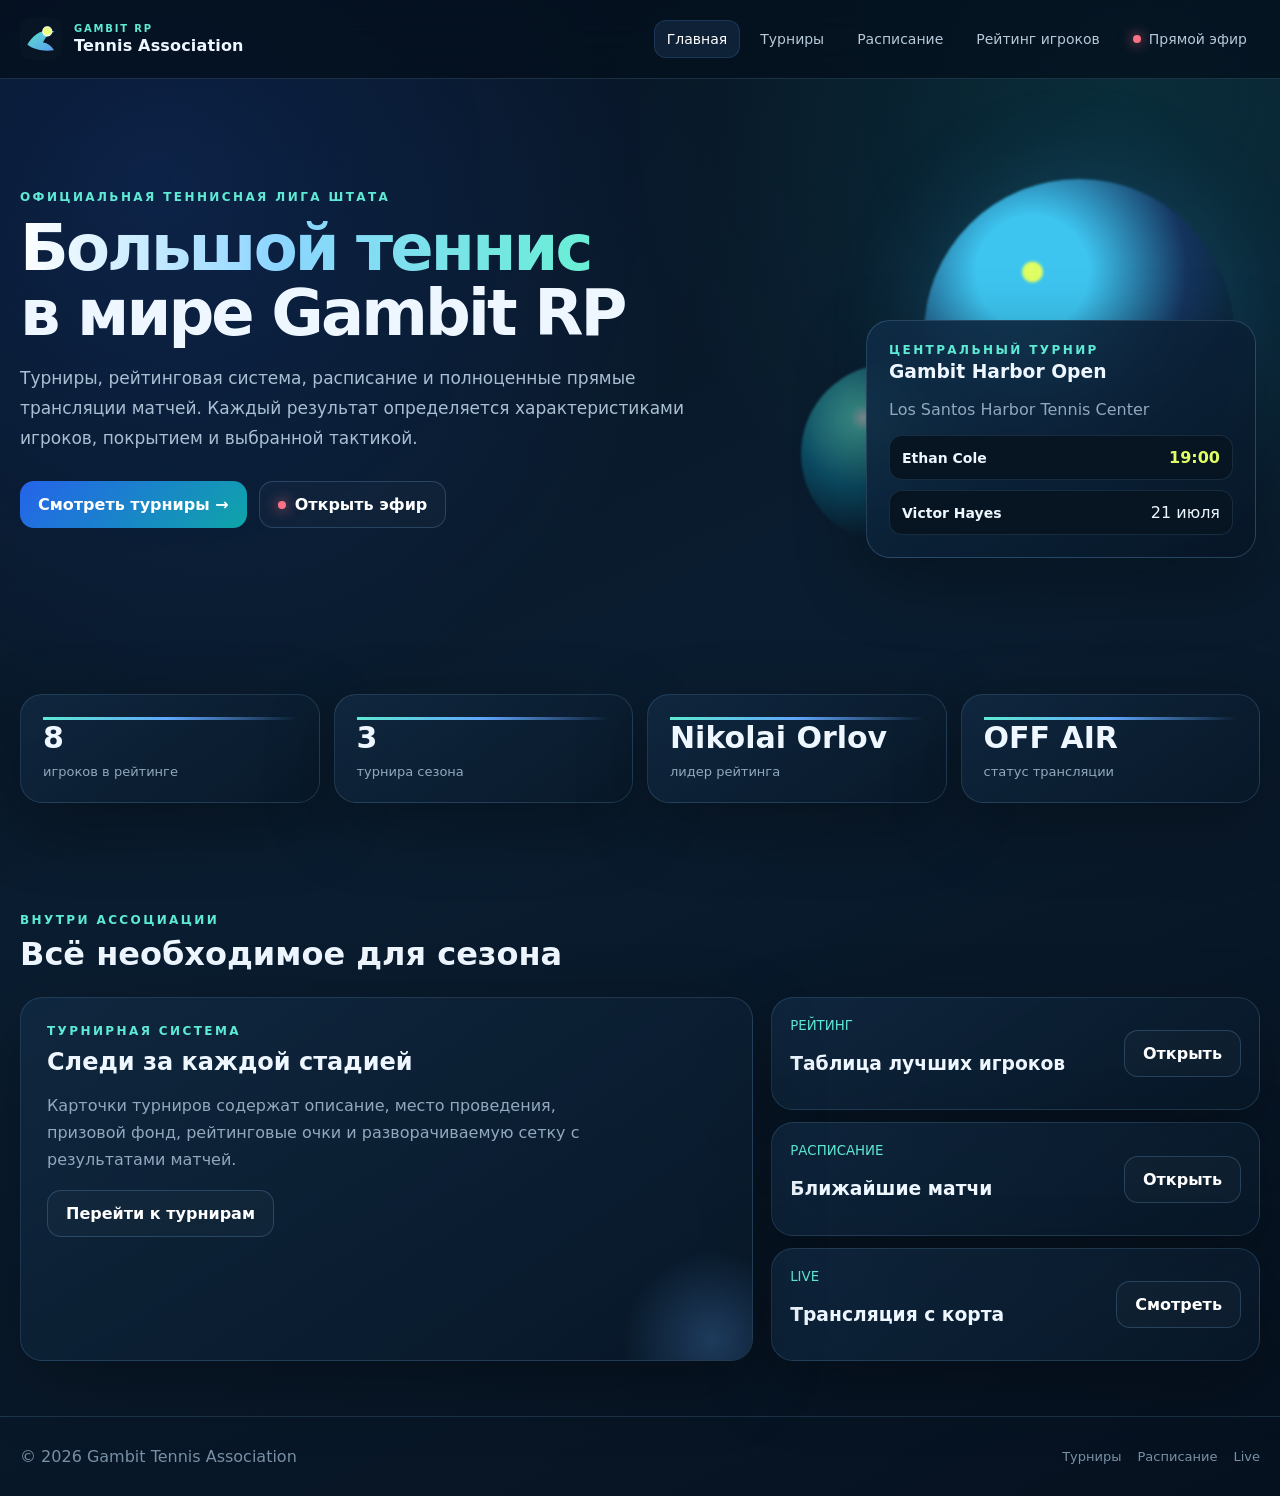
==== index.html @ 9301bfc7 "Add files via upload" ====
<!doctype html><html lang="ru"><head><meta charset="utf-8"><meta name="viewport" content="width=device-width,initial-scale=1"><title>Gambit Tennis Association</title><link rel="stylesheet" href="assets/css/site.css"></head><body>
<header class="topbar"><nav class="nav shell"><a class="brand" href="index.html"><img src="assets/images/logo-mark.svg"><span class="brand-copy"><small>Gambit RP</small><strong>Tennis Association</strong></span></a><button class="menu">☰</button><div class="nav-links"><a class="nav-link" href="index.html">Главная</a><a class="nav-link" href="tournaments.html">Турниры</a><a class="nav-link" href="schedule.html">Расписание</a><a class="nav-link" href="rankings.html">Рейтинг игроков</a><a class="nav-link live-link" href="live.html"><span class="live-dot"></span>Прямой эфир</a></div></nav></header>
<main><section class="hero shell"><div class="reveal"><div class="eyebrow">Официальная теннисная лига штата</div><h1 class="title"><span>Большой теннис</span><br>в мире Gambit RP</h1><p class="lead">Турниры, рейтинговая система, расписание и полноценные прямые трансляции матчей. Каждый результат определяется характеристиками игроков, покрытием и выбранной тактикой.</p><div class="hero-actions"><a class="btn primary" href="tournaments.html">Смотреть турниры →</a><a class="btn ghost" href="live.html"><span class="live-dot"></span>Открыть эфир</a></div></div><div class="hero-visual reveal"><div class="orb a"></div><div class="orb b"></div><div class="hero-card"><div class="eyebrow">Центральный турнир</div><h3 id="heroTournament">Загрузка…</h3><p id="heroLocation" class="muted"></p><div id="miniMatch" class="match-mini"></div></div></div></section>
<section class="section shell"><div class="stats-grid"><div class="card stat reveal"><div class="accent-line"></div><strong id="statPlayers">—</strong><span>игроков в рейтинге</span></div><div class="card stat reveal"><div class="accent-line"></div><strong id="statEvents">—</strong><span>турнира сезона</span></div><div class="card stat reveal"><div class="accent-line"></div><strong id="statLeader">—</strong><span>лидер рейтинга</span></div><div class="card stat reveal"><div class="accent-line"></div><strong id="statLive">—</strong><span>статус трансляции</span></div></div></section>
<section class="section shell"><div class="section-head reveal"><div><div class="eyebrow">Внутри ассоциации</div><h2>Всё необходимое для сезона</h2></div></div><div class="home-grid"><article class="card feature reveal"><div class="eyebrow">Турнирная система</div><h3>Следи за каждой стадией</h3><p>Карточки турниров содержат описание, место проведения, призовой фонд, рейтинговые очки и разворачиваемую сетку с результатами матчей.</p><a class="btn ghost" href="tournaments.html">Перейти к турнирам</a></article><div class="news-list"><article class="card news-item reveal"><div><small>РЕЙТИНГ</small><h3>Таблица лучших игроков</h3></div><a class="btn ghost" href="rankings.html">Открыть</a></article><article class="card news-item reveal"><div><small>РАСПИСАНИЕ</small><h3>Ближайшие матчи</h3></div><a class="btn ghost" href="schedule.html">Открыть</a></article><article class="card news-item reveal"><div><small>LIVE</small><h3>Трансляция с корта</h3></div><a class="btn ghost" href="live.html">Смотреть</a></article></div></div></section></main>
<footer class="footer"><div class="footer-inner shell"><span>© 2026 Gambit Tennis Association</span><div class="footer-nav"><a href="tournaments.html">Турниры</a><a href="schedule.html">Расписание</a><a href="live.html">Live</a></div></div></footer><script src="assets/js/app.js"></script><script src="assets/js/home.js"></script></body></html>
---- assets/css/site.css ----
:root{
  font-family:Inter,ui-sans-serif,system-ui,-apple-system,BlinkMacSystemFont,"Segoe UI",sans-serif;
  color:#eef7ff;
  background:#06111f;
  --bg:#06111f;--panel:rgba(12,31,51,.84);--panel2:rgba(17,42,67,.72);--line:rgba(128,188,231,.18);
  --blue:#60a5fa;--cyan:#5eead4;--lime:#dfff64;--muted:#91a8bd;--danger:#fb7185;--shadow:0 22px 70px rgba(0,0,0,.32)
}
*{box-sizing:border-box}html{scroll-behavior:smooth}body{margin:0;min-height:100vh;background:
 radial-gradient(circle at 12% 12%,rgba(37,99,235,.18),transparent 32%),
 radial-gradient(circle at 88% 6%,rgba(20,184,166,.13),transparent 28%),
 linear-gradient(155deg,#06111f 0%,#0a1d30 48%,#06111f 100%);color:#eef7ff}
body::before{content:"";position:fixed;inset:0;pointer-events:none;opacity:.22;background-image:linear-gradient(rgba(255,255,255,.025) 1px,transparent 1px),linear-gradient(90deg,rgba(255,255,255,.025) 1px,transparent 1px);background-size:42px 42px;mask-image:linear-gradient(to bottom,#000,transparent 88%)}
a{color:inherit;text-decoration:none}button{font:inherit}.shell{width:min(1240px,calc(100% - 36px));margin:auto}
.topbar{position:sticky;top:0;z-index:50;background:rgba(5,16,29,.78);backdrop-filter:blur(18px);border-bottom:1px solid var(--line)}
.nav{height:78px;display:flex;align-items:center;gap:24px}.brand{display:flex;align-items:center;gap:12px;font-weight:850;letter-spacing:.01em;margin-right:auto}.brand img{width:42px;height:42px}.brand-copy small{display:block;color:var(--cyan);font-size:10px;letter-spacing:.18em;text-transform:uppercase;margin-bottom:2px}
.nav-links{display:flex;align-items:center;gap:7px}.nav-link{padding:11px 13px;border-radius:12px;color:#b7c9d9;font-size:14px;transition:.25s}.nav-link:hover,.nav-link.active{color:#fff;background:rgba(96,165,250,.11);box-shadow:inset 0 0 0 1px rgba(96,165,250,.16)}
.live-link{display:flex;align-items:center;gap:8px}.live-dot{width:8px;height:8px;border-radius:50%;background:var(--danger);box-shadow:0 0 14px var(--danger);animation:pulse 1.8s infinite}@keyframes pulse{50%{opacity:.45;transform:scale(.78)}}
.menu{display:none;background:none;border:0;color:#fff;font-size:24px}.page{padding:40px 0 70px}.eyebrow{color:var(--cyan);font-size:12px;font-weight:800;letter-spacing:.2em;text-transform:uppercase}.title{font-size:clamp(34px,5vw,66px);line-height:1.02;margin:12px 0 18px;letter-spacing:-.045em}.title span{background:linear-gradient(90deg,#fff 0%,#8dd5ff 45%,#69efd5 100%);-webkit-background-clip:text;color:transparent}.lead{max-width:720px;color:#a9bfd2;line-height:1.75;font-size:17px}
.hero{min-height:560px;display:grid;grid-template-columns:1.2fr .8fr;align-items:center;gap:42px;padding:48px 0}.hero-actions{display:flex;gap:12px;margin-top:28px;flex-wrap:wrap}.btn{border:1px solid rgba(130,193,239,.22);border-radius:14px;padding:13px 18px;background:rgba(12,31,51,.75);color:#fff;font-weight:750;cursor:pointer;transition:.25s;display:inline-flex;align-items:center;gap:9px}.btn:hover{transform:translateY(-2px);border-color:rgba(94,234,212,.5);box-shadow:0 14px 30px rgba(0,0,0,.2)}.btn.primary{background:linear-gradient(135deg,#2563eb,#0ea5a8);border:0}.btn.ghost{background:rgba(255,255,255,.025)}
.hero-visual{position:relative;min-height:430px}.orb{position:absolute;border-radius:50%;filter:blur(1px)}.orb.a{width:310px;height:310px;right:26px;top:35px;background:radial-gradient(circle at 35% 30%,#dfff64 0 3%,#3dc5f0 4% 19%,#15345e 52%,transparent 72%);box-shadow:0 0 100px rgba(56,189,248,.2);animation:float 6s ease-in-out infinite}.orb.b{width:180px;height:180px;left:20px;bottom:30px;background:radial-gradient(circle at 35% 30%,#fff,#5eead4 8%,#0e7490 40%,transparent 70%);opacity:.55;animation:float 7s ease-in-out infinite reverse}@keyframes float{50%{transform:translateY(-14px) rotate(4deg)}}
.hero-card{position:absolute;right:4px;bottom:16px;width:min(390px,90%);padding:22px;border-radius:24px;background:linear-gradient(145deg,rgba(15,43,70,.92),rgba(7,22,38,.94));border:1px solid rgba(129,190,233,.23);box-shadow:var(--shadow);backdrop-filter:blur(15px)}.hero-card h3{margin:4px 0 18px}.match-mini{display:grid;gap:10px}.match-row{display:grid;grid-template-columns:1fr auto;align-items:center;background:#071522;border:1px solid rgba(118,181,224,.15);border-radius:13px;padding:12px}.match-row b{font-size:14px}.score{font-weight:850;color:var(--lime)}
.section{padding:55px 0}.section-head{display:flex;justify-content:space-between;align-items:end;gap:20px;margin-bottom:24px}.section-head h2{font-size:32px;margin:8px 0 0}.muted{color:var(--muted)}
.card{border:1px solid var(--line);background:linear-gradient(145deg,rgba(18,43,69,.72),rgba(8,24,40,.8));border-radius:22px;box-shadow:var(--shadow);overflow:hidden}.glass{backdrop-filter:blur(16px)}
.stats-grid{display:grid;grid-template-columns:repeat(4,1fr);gap:14px}.stat{padding:22px}.stat strong{display:block;font-size:30px;margin-bottom:6px}.stat span{color:var(--muted);font-size:13px}.accent-line{height:3px;background:linear-gradient(90deg,var(--cyan),var(--blue),transparent)}
.home-grid{display:grid;grid-template-columns:1.2fr .8fr;gap:18px}.feature{padding:26px;min-height:230px;position:relative}.feature::after{content:"";position:absolute;width:180px;height:180px;border-radius:50%;right:-50px;bottom:-70px;background:radial-gradient(circle,rgba(96,165,250,.25),transparent 70%)}.feature h3{font-size:24px;margin:10px 0}.feature p{color:var(--muted);line-height:1.7;max-width:580px}.news-list{display:grid;gap:12px}.news-item{padding:17px 18px;display:flex;justify-content:space-between;gap:18px;align-items:center}.news-item small{color:var(--cyan)}
.page-hero{padding:55px 0 24px}.filters{display:flex;gap:9px;flex-wrap:wrap;margin:22px 0}.chip{border:1px solid var(--line);background:rgba(10,28,46,.7);color:#b9ccdb;padding:9px 13px;border-radius:999px;cursor:pointer;transition:.2s}.chip.active,.chip:hover{color:#fff;border-color:rgba(94,234,212,.42);background:rgba(20,184,166,.1)}
.tournament-list{display:grid;gap:18px}.tournament{transition:.28s}.tournament:hover{transform:translateY(-3px);border-color:rgba(96,165,250,.34)}.tournament-summary{display:grid;grid-template-columns:86px 1fr auto;gap:20px;padding:22px;align-items:center;cursor:pointer}.t-logo{width:86px;height:86px;border-radius:22px;background:#071522;border:1px solid var(--line);padding:10px}.t-summary h3{margin:0 0 7px;font-size:23px}.meta{display:flex;gap:14px;flex-wrap:wrap;color:#a9bfd2;font-size:13px}.status{padding:8px 11px;border-radius:999px;font-size:12px;font-weight:800}.status.active{background:rgba(94,234,212,.12);color:#72f3d6}.status.upcoming{background:rgba(96,165,250,.12);color:#8ec5ff}.status.finished{background:rgba(148,163,184,.12);color:#b7c5d2}.chevron{font-size:24px;color:#91abc0;transition:.25s}.tournament.open .chevron{transform:rotate(180deg)}.tournament-body{max-height:0;overflow:hidden;transition:max-height .55s ease}.tournament.open .tournament-body{max-height:1800px}.t-body-inner{padding:0 22px 24px;border-top:1px solid var(--line)}.t-description{color:#a9bfd2;line-height:1.75;max-width:920px;margin:20px 0}.t-info-grid{display:grid;grid-template-columns:.75fr 1.25fr;gap:18px}.prizes{padding:20px}.prize{display:grid;grid-template-columns:1fr auto auto;gap:12px;padding:12px 0;border-bottom:1px solid var(--line)}.prize:last-child{border:0}.prize strong{color:var(--lime)}
.bracket{display:flex;gap:16px;overflow-x:auto;padding:4px 2px 15px}.round{min-width:250px}.round h4{color:#8ec5ff;font-size:12px;text-transform:uppercase;letter-spacing:.12em}.bracket-match{background:#071522;border:1px solid var(--line);border-radius:14px;padding:12px;margin-bottom:10px}.bracket-player{display:flex;justify-content:space-between;gap:10px;padding:5px 0}.bracket-player.winner{color:#fff;font-weight:800}.bracket-score{color:#8ea6ba;font-size:12px;border-top:1px solid var(--line);padding-top:8px;margin-top:5px}
.schedule{display:grid;gap:12px}.schedule-item{display:grid;grid-template-columns:95px 1fr auto;gap:18px;align-items:center;padding:18px 20px;transition:.25s}.schedule-item:hover{transform:translateX(4px);border-color:rgba(94,234,212,.3)}.schedule-time strong{display:block;font-size:19px}.schedule-time span{font-size:12px;color:var(--cyan)}.versus{display:flex;align-items:center;gap:15px}.versus b{font-size:16px}.vs{width:34px;height:34px;border-radius:50%;display:grid;place-items:center;background:#071522;color:#7dd3fc;font-size:11px}.schedule-meta{text-align:right;color:#9fb4c5;font-size:13px}.featured{box-shadow:inset 4px 0 0 var(--cyan),var(--shadow)}
.rank-table{display:grid;gap:10px}.rank-row{display:grid;grid-template-columns:54px 58px 1fr 100px 105px 105px 130px;align-items:center;gap:12px;padding:13px 17px;transition:.25s}.rank-row:hover{transform:translateY(-2px);border-color:rgba(96,165,250,.34)}.rank-row.top1{background:linear-gradient(100deg,rgba(223,255,100,.1),rgba(12,31,51,.85))}.rank-number{font-size:22px;font-weight:900;color:#c3d4e2}.rank-row.top1 .rank-number{color:var(--lime)}.avatar{width:48px;height:48px;border-radius:50%;display:grid;place-items:center;background:linear-gradient(135deg,#2563eb,#14b8a6);font-weight:900;border:2px solid rgba(255,255,255,.18)}.player-name b{display:block}.player-name small{color:#91a8bd}.points strong{font-size:17px}.movement.up{color:#5eead4}.movement.down{color:#fb7185}.movement.same{color:#8ea6ba}.form{display:flex;gap:5px}.form i{width:14px;height:14px;border-radius:50%;display:block}.form .w{background:#5eead4}.form .l{background:#334155}
.live-shell{min-height:calc(100vh - 78px);display:grid;place-items:center;padding:28px}.live-frame-wrap{width:min(1600px,100%);height:calc(100vh - 135px);min-height:690px;border-radius:24px;overflow:hidden;border:1px solid var(--line);box-shadow:var(--shadow);background:#071522}.live-frame{width:100%;height:100%;border:0}.offline{padding:50px;text-align:center;max-width:760px}.offline-icon{width:100px;height:100px;border-radius:50%;margin:0 auto 24px;display:grid;place-items:center;font-size:38px;background:radial-gradient(circle at 35% 30%,#173b5d,#071522);border:1px solid var(--line);box-shadow:0 0 50px rgba(96,165,250,.14)}.offline h1{font-size:38px;margin:0 0 13px}.offline p{color:#9fb5c7;line-height:1.7}.countdown{display:flex;justify-content:center;gap:10px;margin:25px 0}.countdown span{min-width:72px;padding:12px;border-radius:14px;background:#071522;border:1px solid var(--line)}
.footer{border-top:1px solid var(--line);padding:30px 0;color:#7890a5}.footer-inner{display:flex;justify-content:space-between;gap:20px;align-items:center}.footer-nav{display:flex;gap:16px;font-size:13px}
.reveal{opacity:0;transform:translateY(16px);transition:.65s ease}.reveal.visible{opacity:1;transform:none}
@media(max-width:1000px){.nav-links{position:fixed;left:18px;right:18px;top:86px;display:none;flex-direction:column;align-items:stretch;padding:12px;background:#081827;border:1px solid var(--line);border-radius:18px;box-shadow:var(--shadow)}.nav-links.open{display:flex}.menu{display:block}.hero,.home-grid,.t-info-grid{grid-template-columns:1fr}.hero{padding-top:25px}.hero-visual{min-height:380px}.stats-grid{grid-template-columns:repeat(2,1fr)}.rank-row{grid-template-columns:48px 52px 1fr 90px 90px}.rank-row .titles,.rank-row .record{display:none}.schedule-item{grid-template-columns:85px 1fr}.schedule-meta{grid-column:2;text-align:left}.tournament-summary{grid-template-columns:72px 1fr auto}.t-logo{width:72px;height:72px}}
@media(max-width:650px){.shell{width:min(100% - 24px,1240px)}.nav{height:68px}.brand-copy strong{font-size:14px}.page{padding-top:20px}.hero{min-height:auto}.hero-visual{min-height:330px}.title{font-size:41px}.stats-grid{grid-template-columns:1fr 1fr}.section-head{align-items:start;flex-direction:column}.tournament-summary{grid-template-columns:58px 1fr auto;padding:16px;gap:13px}.t-logo{width:58px;height:58px;border-radius:16px}.t-summary h3{font-size:18px}.meta{font-size:12px}.t-info-grid{display:block}.bracket{margin-top:15px}.schedule-item{grid-template-columns:1fr;padding:16px}.schedule-meta{grid-column:1}.rank-row{grid-template-columns:40px 46px 1fr 80px;padding:12px 10px}.rank-row .movement,.rank-row .form,.rank-row .titles,.rank-row .record{display:none}.avatar{width:42px;height:42px}.live-shell{padding:10px}.live-frame-wrap{height:calc(100vh - 90px);min-height:600px}.footer-inner{flex-direction:column;align-items:flex-start}}
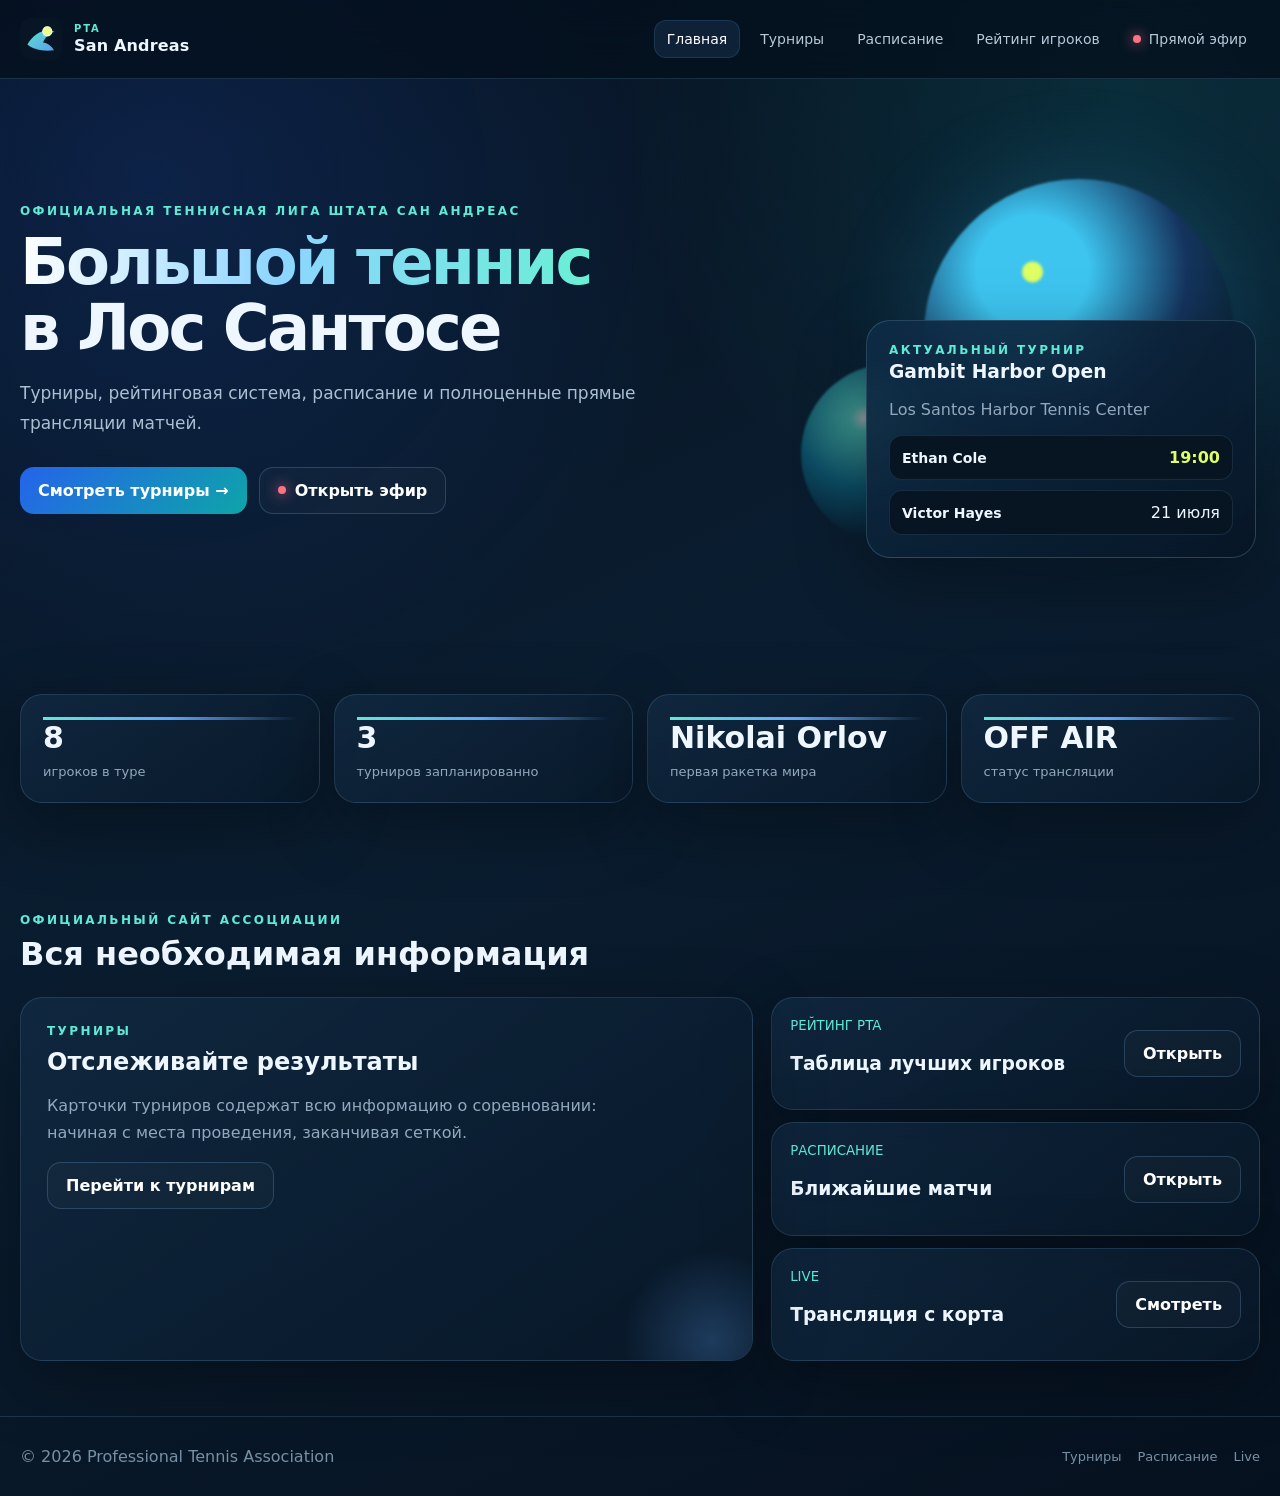
==== commit 7e2f7545: "Update index.html" ====
--- a/index.html
+++ b/index.html
@@ -1,6 +1,6 @@
-<!doctype html><html lang="ru"><head><meta charset="utf-8"><meta name="viewport" content="width=device-width,initial-scale=1"><title>Gambit Tennis Association</title><link rel="stylesheet" href="assets/css/site.css"></head><body>
-<header class="topbar"><nav class="nav shell"><a class="brand" href="index.html"><img src="assets/images/logo-mark.svg"><span class="brand-copy"><small>Gambit RP</small><strong>Tennis Association</strong></span></a><button class="menu">☰</button><div class="nav-links"><a class="nav-link" href="index.html">Главная</a><a class="nav-link" href="tournaments.html">Турниры</a><a class="nav-link" href="schedule.html">Расписание</a><a class="nav-link" href="rankings.html">Рейтинг игроков</a><a class="nav-link live-link" href="live.html"><span class="live-dot"></span>Прямой эфир</a></div></nav></header>
-<main><section class="hero shell"><div class="reveal"><div class="eyebrow">Официальная теннисная лига штата</div><h1 class="title"><span>Большой теннис</span><br>в мире Gambit RP</h1><p class="lead">Турниры, рейтинговая система, расписание и полноценные прямые трансляции матчей. Каждый результат определяется характеристиками игроков, покрытием и выбранной тактикой.</p><div class="hero-actions"><a class="btn primary" href="tournaments.html">Смотреть турниры →</a><a class="btn ghost" href="live.html"><span class="live-dot"></span>Открыть эфир</a></div></div><div class="hero-visual reveal"><div class="orb a"></div><div class="orb b"></div><div class="hero-card"><div class="eyebrow">Центральный турнир</div><h3 id="heroTournament">Загрузка…</h3><p id="heroLocation" class="muted"></p><div id="miniMatch" class="match-mini"></div></div></div></section>
-<section class="section shell"><div class="stats-grid"><div class="card stat reveal"><div class="accent-line"></div><strong id="statPlayers">—</strong><span>игроков в рейтинге</span></div><div class="card stat reveal"><div class="accent-line"></div><strong id="statEvents">—</strong><span>турнира сезона</span></div><div class="card stat reveal"><div class="accent-line"></div><strong id="statLeader">—</strong><span>лидер рейтинга</span></div><div class="card stat reveal"><div class="accent-line"></div><strong id="statLive">—</strong><span>статус трансляции</span></div></div></section>
-<section class="section shell"><div class="section-head reveal"><div><div class="eyebrow">Внутри ассоциации</div><h2>Всё необходимое для сезона</h2></div></div><div class="home-grid"><article class="card feature reveal"><div class="eyebrow">Турнирная система</div><h3>Следи за каждой стадией</h3><p>Карточки турниров содержат описание, место проведения, призовой фонд, рейтинговые очки и разворачиваемую сетку с результатами матчей.</p><a class="btn ghost" href="tournaments.html">Перейти к турнирам</a></article><div class="news-list"><article class="card news-item reveal"><div><small>РЕЙТИНГ</small><h3>Таблица лучших игроков</h3></div><a class="btn ghost" href="rankings.html">Открыть</a></article><article class="card news-item reveal"><div><small>РАСПИСАНИЕ</small><h3>Ближайшие матчи</h3></div><a class="btn ghost" href="schedule.html">Открыть</a></article><article class="card news-item reveal"><div><small>LIVE</small><h3>Трансляция с корта</h3></div><a class="btn ghost" href="live.html">Смотреть</a></article></div></div></section></main>
-<footer class="footer"><div class="footer-inner shell"><span>© 2026 Gambit Tennis Association</span><div class="footer-nav"><a href="tournaments.html">Турниры</a><a href="schedule.html">Расписание</a><a href="live.html">Live</a></div></div></footer><script src="assets/js/app.js"></script><script src="assets/js/home.js"></script></body></html>
+<!doctype html><html lang="ru"><head><meta charset="utf-8"><meta name="viewport" content="width=device-width,initial-scale=1"><title>Professional Tennis Association</title><link rel="stylesheet" href="assets/css/site.css"></head><body>
+<header class="topbar"><nav class="nav shell"><a class="brand" href="index.html"><img src="assets/images/logo-mark.svg"><span class="brand-copy"><small>PTA</small><strong>San Andreas</strong></span></a><button class="menu">☰</button><div class="nav-links"><a class="nav-link" href="index.html">Главная</a><a class="nav-link" href="tournaments.html">Турниры</a><a class="nav-link" href="schedule.html">Расписание</a><a class="nav-link" href="rankings.html">Рейтинг игроков</a><a class="nav-link live-link" href="live.html"><span class="live-dot"></span>Прямой эфир</a></div></nav></header>
+<main><section class="hero shell"><div class="reveal"><div class="eyebrow">Официальная теннисная лига штата Сан Андреас</div><h1 class="title"><span>Большой теннис</span><br>в Лос Сантосе</h1><p class="lead">Турниры, рейтинговая система, расписание и полноценные прямые трансляции матчей.</p><div class="hero-actions"><a class="btn primary" href="tournaments.html">Смотреть турниры →</a><a class="btn ghost" href="live.html"><span class="live-dot"></span>Открыть эфир</a></div></div><div class="hero-visual reveal"><div class="orb a"></div><div class="orb b"></div><div class="hero-card"><div class="eyebrow">Актуальный турнир</div><h3 id="heroTournament">Загрузка…</h3><p id="heroLocation" class="muted"></p><div id="miniMatch" class="match-mini"></div></div></div></section>
+<section class="section shell"><div class="stats-grid"><div class="card stat reveal"><div class="accent-line"></div><strong id="statPlayers">—</strong><span>игроков в туре</span></div><div class="card stat reveal"><div class="accent-line"></div><strong id="statEvents">—</strong><span>турниров запланированно</span></div><div class="card stat reveal"><div class="accent-line"></div><strong id="statLeader">—</strong><span>первая ракетка мира</span></div><div class="card stat reveal"><div class="accent-line"></div><strong id="statLive">—</strong><span>статус трансляции</span></div></div></section>
+<section class="section shell"><div class="section-head reveal"><div><div class="eyebrow">Официальный сайт ассоциации</div><h2>Вся необходимая информация</h2></div></div><div class="home-grid"><article class="card feature reveal"><div class="eyebrow">Турниры</div><h3>Отслеживайте результаты</h3><p>Карточки турниров содержат всю информацию о соревновании: начиная с места проведения, заканчивая сеткой.</p><a class="btn ghost" href="tournaments.html">Перейти к турнирам</a></article><div class="news-list"><article class="card news-item reveal"><div><small>РЕЙТИНГ PTA</small><h3>Таблица лучших игроков</h3></div><a class="btn ghost" href="rankings.html">Открыть</a></article><article class="card news-item reveal"><div><small>РАСПИСАНИЕ</small><h3>Ближайшие матчи</h3></div><a class="btn ghost" href="schedule.html">Открыть</a></article><article class="card news-item reveal"><div><small>LIVE</small><h3>Трансляция с корта</h3></div><a class="btn ghost" href="live.html">Смотреть</a></article></div></div></section></main>
+<footer class="footer"><div class="footer-inner shell"><span>© 2026 Professional Tennis Association</span><div class="footer-nav"><a href="tournaments.html">Турниры</a><a href="schedule.html">Расписание</a><a href="live.html">Live</a></div></div></footer><script src="assets/js/app.js"></script><script src="assets/js/home.js"></script></body></html>
